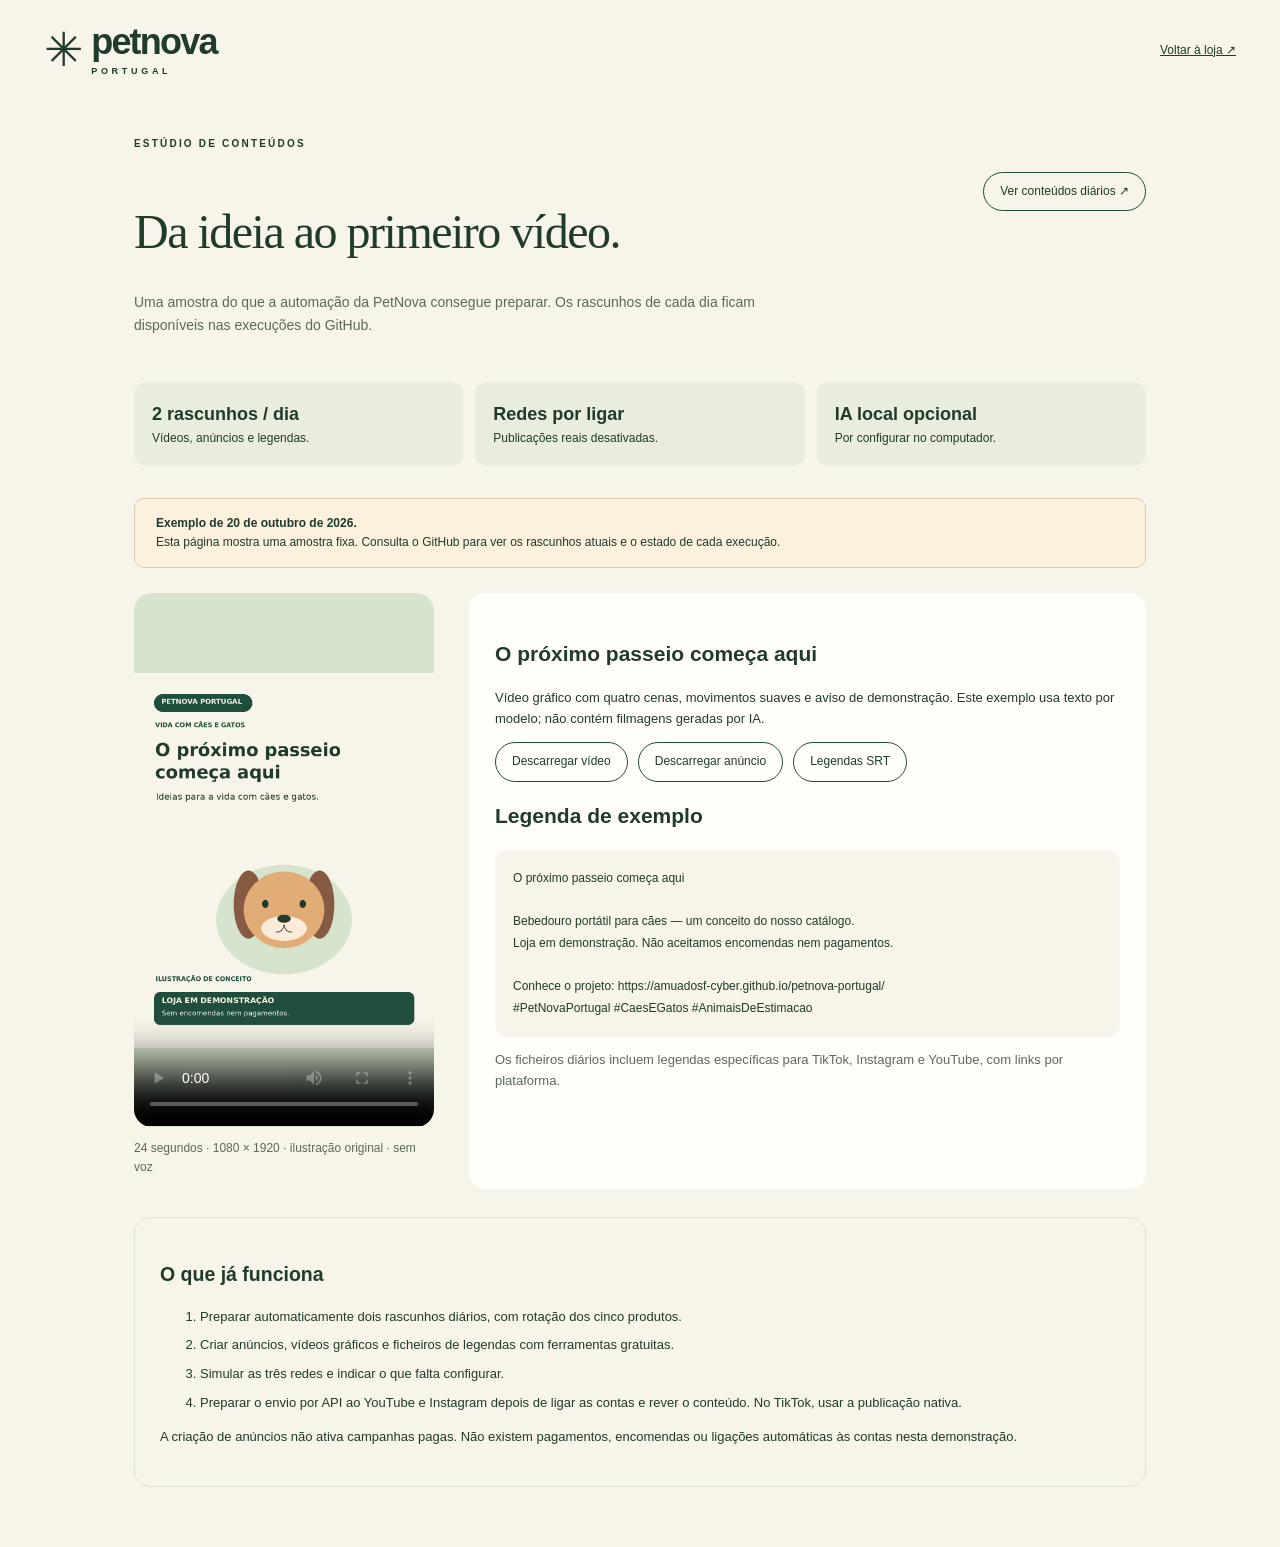
==== studio.html @ b7ccc4e9 "Automate PetNova demo content and prepare social publishing" ====
<!doctype html>
<html lang="pt-PT"><head><meta charset="utf-8"><meta name="viewport" content="width=device-width,initial-scale=1"><meta name="robots" content="noindex"><meta name="theme-color" content="#204e3c"><title>Estúdio de conteúdos · PetNova Portugal</title><link rel="icon" href="assets/petnova.svg"><link rel="stylesheet" href="assets/store.css"><style>main{max-width:1100px;padding-top:25px;padding-bottom:60px}.studio-top{display:flex;justify-content:space-between;align-items:start;gap:20px}h1{font-family:Georgia,serif;font-size:48px;font-weight:400;letter-spacing:-1.5px;line-height:1.15}.intro{max-width:650px;font-size:14px;color:var(--muted)}.stats{display:grid;grid-template-columns:repeat(3,1fr);gap:12px;margin:32px 0}.stat{background:#e9eddf;border-radius:12px;padding:18px;font-size:12px}.stat strong{display:block;font-size:18px}.studio-grid{display:grid;grid-template-columns:300px 1fr;gap:35px}.video{background:#d6e4ce;border-radius:18px;overflow:hidden}video{display:block;width:100%;height:auto;aspect-ratio:9/16}.sample{font-size:12px;color:var(--muted)}.panel{padding:26px;background:var(--white);border-radius:16px}.panel h2{font-size:21px}.panel p{font-size:13px}.links{display:flex;gap:10px;flex-wrap:wrap}.links a,.github-link{display:inline-block;border:1px solid var(--forest);border-radius:99px;padding:9px 16px;font-size:12px;text-decoration:none}.panel pre{white-space:pre-wrap;overflow-wrap:anywhere;font:12px/1.8 Arial,sans-serif;background:var(--cream);padding:18px;border-radius:12px}.panel img{width:150px;height:auto;border-radius:9px}.workflow{padding:25px;margin-top:28px;border:1px solid var(--line);border-radius:16px;font-size:13px}.workflow li{margin:8px 0}.demo-notice{margin:25px 0}.back{font-size:12px}@media(max-width:700px){.studio-grid{grid-template-columns:1fr}.video{max-width:300px;margin:auto}.stats{grid-template-columns:1fr}h1{font-size:37px}.studio-top{display:block}}</style></head><body><header class="header"><a class="brand" href="./"><span aria-hidden="true" class="brand-mark">✳</span><span>petnova<small>PORTUGAL</small></span></a><a class="back" href="./">Voltar à loja ↗</a></header><main><p class="eyebrow">ESTÚDIO DE CONTEÚDOS</p><div class="studio-top"><div><h1>Da ideia ao primeiro vídeo.</h1><p class="intro">Uma amostra do que a automação da PetNova consegue preparar. Os rascunhos de cada dia ficam disponíveis nas execuções do GitHub.</p></div><a class="github-link" href="https://github.com/amuadosf-cyber/petnova-portugal/actions/workflows/conteudos.yml" target="_blank" rel="noopener noreferrer">Ver conteúdos diários ↗</a></div><div class="stats"><div class="stat"><strong>2 rascunhos / dia</strong>Vídeos, anúncios e legendas.</div><div class="stat"><strong>Redes por ligar</strong>Publicações reais desativadas.</div><div class="stat"><strong>IA local opcional</strong>Por configurar no computador.</div></div><div class="demo-notice"><p><strong>Exemplo de 20 de outubro de 2026.</strong> Esta página mostra uma amostra fixa. Consulta o GitHub para ver os rascunhos atuais e o estado de cada execução.</p></div><div class="studio-grid"><div><div class="video"><video controls playsinline preload="metadata" poster="assets/exemplo/anuncio.png" aria-label="Vídeo de demonstração PetNova"><source src="assets/exemplo/video.mp4" type="video/mp4"><track src="assets/exemplo/legendas.vtt" kind="captions" srclang="pt" label="Português">O navegador não consegue reproduzir este vídeo.</video></div><p class="sample">24 segundos · 1080 × 1920 · ilustração original · sem voz</p></div><section class="panel"><h2>O próximo passeio começa aqui</h2><p>Vídeo gráfico com quatro cenas, movimentos suaves e aviso de demonstração. Este exemplo usa texto por modelo; não contém filmagens geradas por IA.</p><div class="links"><a href="assets/exemplo/video.mp4" download>Descarregar vídeo</a><a href="assets/exemplo/anuncio.png" download>Descarregar anúncio</a><a href="assets/exemplo/legendas.srt" download>Legendas SRT</a></div><h2>Legenda de exemplo</h2><pre>O próximo passeio começa aqui

Bebedouro portátil para cães — um conceito do nosso catálogo.
Loja em demonstração. Não aceitamos encomendas nem pagamentos.

Conhece o projeto: https://amuadosf-cyber.github.io/petnova-portugal/
#PetNovaPortugal #CaesEGatos #AnimaisDeEstimacao</pre><p class="sample">Os ficheiros diários incluem legendas específicas para TikTok, Instagram e YouTube, com links por plataforma.</p></section></div><section class="workflow"><h2>O que já funciona</h2><ol><li>Preparar automaticamente dois rascunhos diários, com rotação dos cinco produtos.</li><li>Criar anúncios, vídeos gráficos e ficheiros de legendas com ferramentas gratuitas.</li><li>Simular as três redes e indicar o que falta configurar.</li><li>Preparar o envio por API ao YouTube e Instagram depois de ligar as contas e rever o conteúdo. No TikTok, usar a publicação nativa.</li></ol><p>A criação de anúncios não ativa campanhas pagas. Não existem pagamentos, encomendas ou ligações automáticas às contas nesta demonstração.</p></section></main></body></html>
---- assets/store.css ----
:root{--forest:#204e3c;--cream:#f7f4e9;--mint:#d6e4ce;--ink:#203a2c;--muted:#5b6a5d;--clay:#b95838;--line:#dfe3d6;--white:#fffefa}*{box-sizing:border-box}html{scroll-behavior:smooth;scroll-padding-top:24px}body{margin:0;background:var(--cream);color:var(--ink);font-family:Arial,Helvetica,sans-serif;line-height:1.6}button,a{-webkit-tap-highlight-color:transparent}button{font:inherit;cursor:pointer}button:disabled{cursor:not-allowed}a{color:inherit}a:focus-visible,button:focus-visible,summary:focus-visible{outline:3px solid var(--clay);outline-offset:5px}.skip{position:absolute;left:15px;top:-100px;z-index:30;background:white;padding:12px}.skip:focus{top:12px}.announcement{background:var(--forest);color:var(--cream);font-size:12px;letter-spacing:.3px;text-align:center;padding:9px 16px}.announcement strong{margin-left:16px;font-weight:400;opacity:.85}.header{max-width:1280px;margin:auto;display:flex;align-items:center;justify-content:space-between;padding:25px 44px;gap:20px}.brand{display:flex;align-items:center;gap:10px;line-height:.95;font-size:36px;letter-spacing:-1.8px;font-weight:800;text-decoration:none}.brand small{display:block;font-size:9px;letter-spacing:3.7px;margin-top:8px}.brand-mark{font-size:47px;font-weight:400}.header nav{display:flex;gap:32px;font-size:14px}.header nav a{text-decoration:none}.cart-button{border:1px solid var(--forest);background:transparent;border-radius:99px;padding:10px 15px;font-size:13px;color:var(--forest)}.cart-button span{display:inline-grid;place-items:center;border-radius:50%;background:var(--forest);color:white;min-width:23px;min-height:23px;margin-left:12px;font-size:11px}main{max-width:1280px;margin:auto;padding:0 44px}.hero{display:grid;grid-template-columns:1fr 1fr;align-items:center;gap:30px;padding:26px 0 45px}.eyebrow{font-size:10px;font-weight:700;letter-spacing:2.2px;margin-bottom:20px}.hero h1{font-family:Georgia,serif;font-weight:400;font-size:clamp(58px,6.6vw,89px);letter-spacing:-3.3px;line-height:1.06;margin:25px 0}.hero h1 em{font-weight:400;color:var(--clay)}.hero-copy>p:not(.eyebrow){max-width:410px;font-size:14px;color:var(--muted);line-height:1.9}.primary-link{display:inline-flex;align-items:center;gap:40px;margin:17px 0 14px;background:var(--forest);color:var(--cream);padding:15px 23px;border-radius:99px;font-size:13px;text-decoration:none}.primary-link span{font-size:20px;line-height:1}.hero-note{display:block;font-size:10px;color:var(--muted)}.hero-art{position:relative;border-radius:220px 220px 24px 24px;background:var(--mint);padding:24px 16px 38px;overflow:hidden}.hero-art img{width:100%;height:auto;display:block}.art-note{position:absolute;bottom:26px;width:100%;left:0;text-align:center;font-family:Georgia,serif;font-size:15px;font-style:italic}.demo-notice{display:flex;align-items:center;gap:19px;border:1px solid #dccdb0;border-radius:10px;padding:15px 21px;background:#fbf1dc;font-size:12px;margin:5px 0 70px}.demo-notice>span{font-size:31px}.demo-notice p{margin:0}.demo-notice strong{display:block}.section-heading{display:flex;justify-content:space-between;align-items:end;gap:25px;margin-bottom:26px}.section-heading h2,.about h2,.faq>h2{font-family:Georgia,serif;font-size:43px;line-height:1.15;font-weight:400;letter-spacing:-1.2px;margin:0}.section-heading .eyebrow{margin-bottom:14px}.section-heading>p{font-size:12px;color:var(--muted)}.filters{display:flex;gap:10px;flex-wrap:wrap;margin:32px 0 25px}.filters button{border:1px solid var(--line);background:transparent;border-radius:99px;padding:9px 22px;font-size:12px;color:var(--ink)}.filters button[aria-pressed=true]{background:var(--forest);color:var(--cream);border-color:var(--forest)}.grid{display:grid;grid-template-columns:repeat(3,minmax(0,1fr));gap:25px}.product{display:flex;flex-direction:column;min-width:0}.product-art{height:240px;display:grid;place-items:center;position:relative;border-radius:16px;background:#e6eada;overflow:hidden}.product:nth-child(3n+2) .product-art{background:#eee0d3}.product:nth-child(3n) .product-art{background:#e2e8de}.concept{position:absolute;left:14px;top:13px;font-size:9px;letter-spacing:.7px;background:#fff9;padding:3px 9px;border-radius:99px}.product-symbol{font-size:75px;line-height:1;font-family:Georgia,serif;color:var(--forest);transform:rotate(-12deg)}.product-category{font-size:10px;color:var(--muted);margin:16px 0 4px}.product h3{font-size:17px;font-weight:500;margin:0;line-height:1.4}.product-description{font-size:12px;color:var(--muted);margin:9px 0 14px;flex:1}.product-bottom{display:flex;justify-content:space-between;align-items:center;gap:8px}.price{font-size:17px;font-weight:700}.price small{font-weight:400;font-size:9px;display:block;color:var(--muted)}.add{background:transparent;border:1px solid var(--forest);color:var(--forest);border-radius:99px;padding:8px 14px;font-size:11px}.add:hover{background:var(--forest);color:var(--cream)}.catalog{padding-bottom:75px}.about{border-radius:18px;background:var(--forest);color:var(--cream);display:grid;grid-template-columns:1fr 1fr;gap:60px;padding:49px}.about h2{font-size:44px}.about p:not(.eyebrow){font-size:13px;line-height:1.9;opacity:.88;margin:0 0 14px}.status-pill{display:inline-block;font-size:10px;padding:6px 12px;border:1px solid #ffffff60;border-radius:99px;margin-top:9px}.faq{max-width:800px;margin:75px auto 80px}.faq>h2{font-size:32px;margin-bottom:22px}.faq details{border-bottom:1px solid var(--line);padding:17px 0;font-size:13px}.faq summary{cursor:pointer;font-weight:600}.faq details p{color:var(--muted);max-width:700px}footer{background:#e9e9db;text-align:center;padding:40px 20px}footer .brand{justify-content:center;font-size:28px}footer .brand-mark{font-size:37px}footer p{font-family:Georgia,serif;font-style:italic;font-size:14px}footer>small,footer>a:last-child{font-size:10px;color:var(--muted);display:block;margin-top:10px}dialog{border:0;border-radius:20px;padding:25px;width:min(480px,calc(100% - 28px));max-height:85vh;color:var(--ink);background:var(--white)}dialog::backdrop{background:#102c22a6}.dialog-heading{display:flex;align-items:center;justify-content:space-between;gap:15px}.dialog-heading h2{font-size:22px;margin:0}.dialog-heading h2 small{display:block;font-size:11px;font-weight:400;color:var(--muted)}.dialog-heading button{border:0;background:transparent;font-size:19px;color:var(--forest)}.cart-info{font-size:12px;background:var(--cream);padding:12px;border-radius:9px}#items{padding:0;list-style:none}#items li{display:flex;justify-content:space-between;gap:15px;font-size:13px;border-bottom:1px solid var(--line);padding:13px 0;align-items:center}#items button{background:transparent;border:0;text-decoration:underline;color:var(--forest);font-size:11px}.cart-total{display:flex;justify-content:space-between;gap:15px;font-size:13px}.checkout{width:100%;border:0;background:#e7eadf;color:#526151;padding:15px;border-radius:10px;font-size:11px}.clear{display:block;margin:17px auto 0;background:transparent;border:0;color:var(--forest);text-decoration:underline;font-size:12px}.toast{position:fixed;bottom:22px;left:50%;transform:translateX(-50%);padding:12px 22px;border-radius:99px;background:var(--forest);color:var(--cream);font-size:12px;box-shadow:0 4px 20px #0002;max-width:calc(100% - 30px);width:max-content;z-index:20}.sr-only{position:absolute;width:1px;height:1px;padding:0;margin:-1px;overflow:hidden;clip:rect(0,0,0,0);white-space:nowrap;border:0}@media(max-width:800px){.header{padding:22px 24px}.header nav{display:none}main{padding:0 24px}.hero{gap:20px}.hero h1{font-size:61px}.hero-copy>p:not(.eyebrow){font-size:12px}.hero-art{padding:30px 0}.art-note{font-size:12px}.grid{grid-template-columns:repeat(2,minmax(0,1fr))}.section-heading h2{font-size:36px}.about{padding:30px;gap:30px}.about h2{font-size:37px}}@media(max-width:560px){.announcement{font-size:10px}.announcement strong{display:block;margin:2px 0 0}.brand{font-size:29px}.brand-mark{font-size:38px}.cart-button{font-size:10px;padding:8px 10px}.cart-button span{margin-left:5px}.header{padding:19px 20px}.hero{grid-template-columns:1fr;padding-top:5px;gap:24px}.hero h1{font-size:68px;margin:19px 0}.hero-copy>p:not(.eyebrow){font-size:13px}.hero-art{max-height:360px;border-radius:180px 180px 17px 17px;display:grid;place-items:center;padding:8px 0 32px}.hero-art img{height:320px;width:auto;max-width:100%}.art-note{bottom:16px}.demo-notice{margin-bottom:45px;font-size:11px;gap:12px;padding:12px 14px}.section-heading{display:block}.section-heading>p{margin-top:18px}.section-heading h2{font-size:35px}.filters{gap:6px;margin-top:22px}.filters button{font-size:11px;padding:8px 15px}.grid{gap:28px 15px}.product-art{height:165px}.product-symbol{font-size:53px}.concept{font-size:7px;left:9px;top:9px}.product h3{font-size:14px}.product-description{font-size:11px}.product-bottom{flex-direction:column;align-items:start;gap:10px}.price{font-size:16px}.add{padding:8px 12px;width:100%;font-size:10px}.about{grid-template-columns:1fr;gap:20px;padding:28px}.about h2{font-size:35px}.catalog{padding-bottom:48px}.faq{margin:48px auto}.faq>h2{font-size:28px}}@media(prefers-reduced-motion:reduce){html{scroll-behavior:auto}*{transition:none!important}}
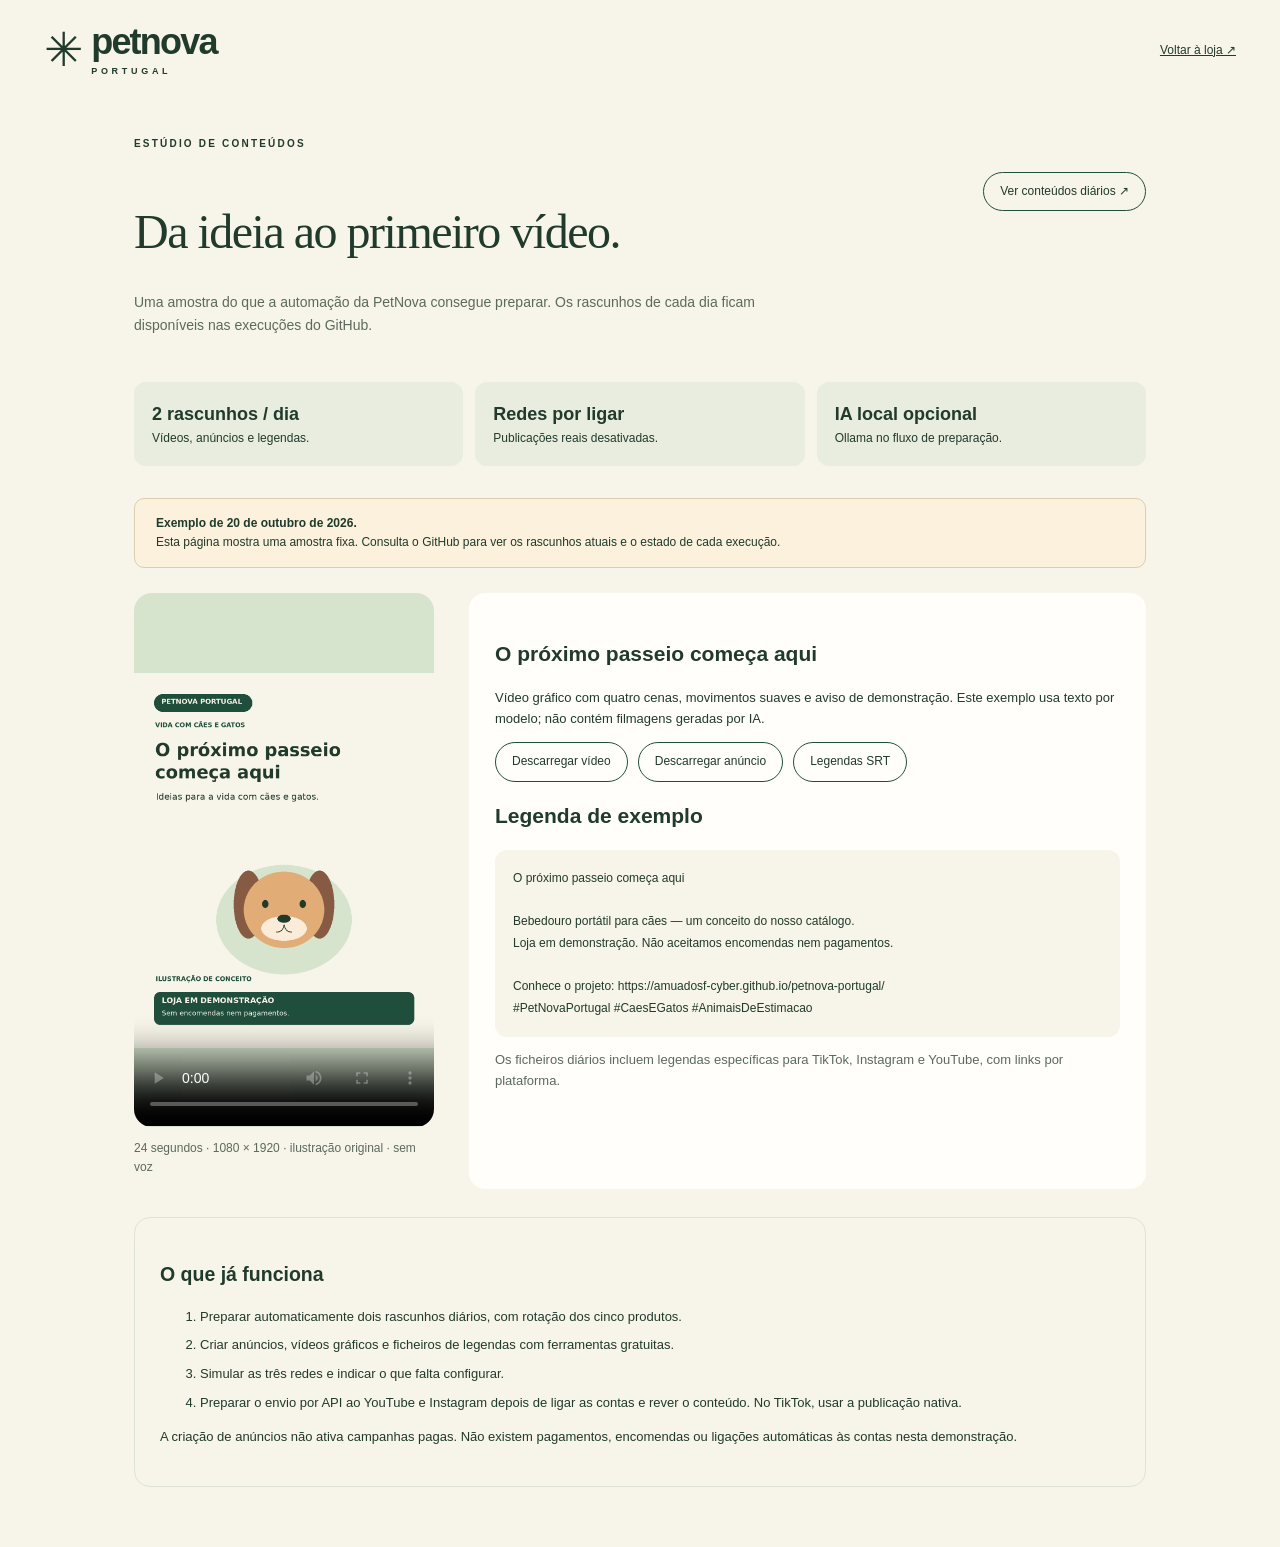
==== commit ee5d2391: "Run free local AI assistance in the daily content workflow" ====
--- a/studio.html
+++ b/studio.html
@@ -1,5 +1,5 @@
 <!doctype html>
-<html lang="pt-PT"><head><meta charset="utf-8"><meta name="viewport" content="width=device-width,initial-scale=1"><meta name="robots" content="noindex"><meta name="theme-color" content="#204e3c"><title>Estúdio de conteúdos · PetNova Portugal</title><link rel="icon" href="assets/petnova.svg"><link rel="stylesheet" href="assets/store.css"><style>main{max-width:1100px;padding-top:25px;padding-bottom:60px}.studio-top{display:flex;justify-content:space-between;align-items:start;gap:20px}h1{font-family:Georgia,serif;font-size:48px;font-weight:400;letter-spacing:-1.5px;line-height:1.15}.intro{max-width:650px;font-size:14px;color:var(--muted)}.stats{display:grid;grid-template-columns:repeat(3,1fr);gap:12px;margin:32px 0}.stat{background:#e9eddf;border-radius:12px;padding:18px;font-size:12px}.stat strong{display:block;font-size:18px}.studio-grid{display:grid;grid-template-columns:300px 1fr;gap:35px}.video{background:#d6e4ce;border-radius:18px;overflow:hidden}video{display:block;width:100%;height:auto;aspect-ratio:9/16}.sample{font-size:12px;color:var(--muted)}.panel{padding:26px;background:var(--white);border-radius:16px}.panel h2{font-size:21px}.panel p{font-size:13px}.links{display:flex;gap:10px;flex-wrap:wrap}.links a,.github-link{display:inline-block;border:1px solid var(--forest);border-radius:99px;padding:9px 16px;font-size:12px;text-decoration:none}.panel pre{white-space:pre-wrap;overflow-wrap:anywhere;font:12px/1.8 Arial,sans-serif;background:var(--cream);padding:18px;border-radius:12px}.panel img{width:150px;height:auto;border-radius:9px}.workflow{padding:25px;margin-top:28px;border:1px solid var(--line);border-radius:16px;font-size:13px}.workflow li{margin:8px 0}.demo-notice{margin:25px 0}.back{font-size:12px}@media(max-width:700px){.studio-grid{grid-template-columns:1fr}.video{max-width:300px;margin:auto}.stats{grid-template-columns:1fr}h1{font-size:37px}.studio-top{display:block}}</style></head><body><header class="header"><a class="brand" href="./"><span aria-hidden="true" class="brand-mark">✳</span><span>petnova<small>PORTUGAL</small></span></a><a class="back" href="./">Voltar à loja ↗</a></header><main><p class="eyebrow">ESTÚDIO DE CONTEÚDOS</p><div class="studio-top"><div><h1>Da ideia ao primeiro vídeo.</h1><p class="intro">Uma amostra do que a automação da PetNova consegue preparar. Os rascunhos de cada dia ficam disponíveis nas execuções do GitHub.</p></div><a class="github-link" href="https://github.com/amuadosf-cyber/petnova-portugal/actions/workflows/conteudos.yml" target="_blank" rel="noopener noreferrer">Ver conteúdos diários ↗</a></div><div class="stats"><div class="stat"><strong>2 rascunhos / dia</strong>Vídeos, anúncios e legendas.</div><div class="stat"><strong>Redes por ligar</strong>Publicações reais desativadas.</div><div class="stat"><strong>IA local opcional</strong>Por configurar no computador.</div></div><div class="demo-notice"><p><strong>Exemplo de 20 de outubro de 2026.</strong> Esta página mostra uma amostra fixa. Consulta o GitHub para ver os rascunhos atuais e o estado de cada execução.</p></div><div class="studio-grid"><div><div class="video"><video controls playsinline preload="metadata" poster="assets/exemplo/anuncio.png" aria-label="Vídeo de demonstração PetNova"><source src="assets/exemplo/video.mp4" type="video/mp4"><track src="assets/exemplo/legendas.vtt" kind="captions" srclang="pt" label="Português">O navegador não consegue reproduzir este vídeo.</video></div><p class="sample">24 segundos · 1080 × 1920 · ilustração original · sem voz</p></div><section class="panel"><h2>O próximo passeio começa aqui</h2><p>Vídeo gráfico com quatro cenas, movimentos suaves e aviso de demonstração. Este exemplo usa texto por modelo; não contém filmagens geradas por IA.</p><div class="links"><a href="assets/exemplo/video.mp4" download>Descarregar vídeo</a><a href="assets/exemplo/anuncio.png" download>Descarregar anúncio</a><a href="assets/exemplo/legendas.srt" download>Legendas SRT</a></div><h2>Legenda de exemplo</h2><pre>O próximo passeio começa aqui
+<html lang="pt-PT"><head><meta charset="utf-8"><meta name="viewport" content="width=device-width,initial-scale=1"><meta name="robots" content="noindex"><meta name="theme-color" content="#204e3c"><title>Estúdio de conteúdos · PetNova Portugal</title><link rel="icon" href="assets/petnova.svg"><link rel="stylesheet" href="assets/store.css"><style>main{max-width:1100px;padding-top:25px;padding-bottom:60px}.studio-top{display:flex;justify-content:space-between;align-items:start;gap:20px}h1{font-family:Georgia,serif;font-size:48px;font-weight:400;letter-spacing:-1.5px;line-height:1.15}.intro{max-width:650px;font-size:14px;color:var(--muted)}.stats{display:grid;grid-template-columns:repeat(3,1fr);gap:12px;margin:32px 0}.stat{background:#e9eddf;border-radius:12px;padding:18px;font-size:12px}.stat strong{display:block;font-size:18px}.studio-grid{display:grid;grid-template-columns:300px 1fr;gap:35px}.video{background:#d6e4ce;border-radius:18px;overflow:hidden}video{display:block;width:100%;height:auto;aspect-ratio:9/16}.sample{font-size:12px;color:var(--muted)}.panel{padding:26px;background:var(--white);border-radius:16px}.panel h2{font-size:21px}.panel p{font-size:13px}.links{display:flex;gap:10px;flex-wrap:wrap}.links a,.github-link{display:inline-block;border:1px solid var(--forest);border-radius:99px;padding:9px 16px;font-size:12px;text-decoration:none}.panel pre{white-space:pre-wrap;overflow-wrap:anywhere;font:12px/1.8 Arial,sans-serif;background:var(--cream);padding:18px;border-radius:12px}.panel img{width:150px;height:auto;border-radius:9px}.workflow{padding:25px;margin-top:28px;border:1px solid var(--line);border-radius:16px;font-size:13px}.workflow li{margin:8px 0}.demo-notice{margin:25px 0}.back{font-size:12px}@media(max-width:700px){.studio-grid{grid-template-columns:1fr}.video{max-width:300px;margin:auto}.stats{grid-template-columns:1fr}h1{font-size:37px}.studio-top{display:block}}</style></head><body><header class="header"><a class="brand" href="./"><span aria-hidden="true" class="brand-mark">✳</span><span>petnova<small>PORTUGAL</small></span></a><a class="back" href="./">Voltar à loja ↗</a></header><main><p class="eyebrow">ESTÚDIO DE CONTEÚDOS</p><div class="studio-top"><div><h1>Da ideia ao primeiro vídeo.</h1><p class="intro">Uma amostra do que a automação da PetNova consegue preparar. Os rascunhos de cada dia ficam disponíveis nas execuções do GitHub.</p></div><a class="github-link" href="https://github.com/amuadosf-cyber/petnova-portugal/actions/workflows/conteudos.yml" target="_blank" rel="noopener noreferrer">Ver conteúdos diários ↗</a></div><div class="stats"><div class="stat"><strong>2 rascunhos / dia</strong>Vídeos, anúncios e legendas.</div><div class="stat"><strong>Redes por ligar</strong>Publicações reais desativadas.</div><div class="stat"><strong>IA local opcional</strong>Ollama no fluxo de preparação.</div></div><div class="demo-notice"><p><strong>Exemplo de 20 de outubro de 2026.</strong> Esta página mostra uma amostra fixa. Consulta o GitHub para ver os rascunhos atuais e o estado de cada execução.</p></div><div class="studio-grid"><div><div class="video"><video controls playsinline preload="metadata" poster="assets/exemplo/anuncio.png" aria-label="Vídeo de demonstração PetNova"><source src="assets/exemplo/video.mp4" type="video/mp4"><track src="assets/exemplo/legendas.vtt" kind="captions" srclang="pt" label="Português">O navegador não consegue reproduzir este vídeo.</video></div><p class="sample">24 segundos · 1080 × 1920 · ilustração original · sem voz</p></div><section class="panel"><h2>O próximo passeio começa aqui</h2><p>Vídeo gráfico com quatro cenas, movimentos suaves e aviso de demonstração. Este exemplo usa texto por modelo; não contém filmagens geradas por IA.</p><div class="links"><a href="assets/exemplo/video.mp4" download>Descarregar vídeo</a><a href="assets/exemplo/anuncio.png" download>Descarregar anúncio</a><a href="assets/exemplo/legendas.srt" download>Legendas SRT</a></div><h2>Legenda de exemplo</h2><pre>O próximo passeio começa aqui
 
 Bebedouro portátil para cães — um conceito do nosso catálogo.
 Loja em demonstração. Não aceitamos encomendas nem pagamentos.
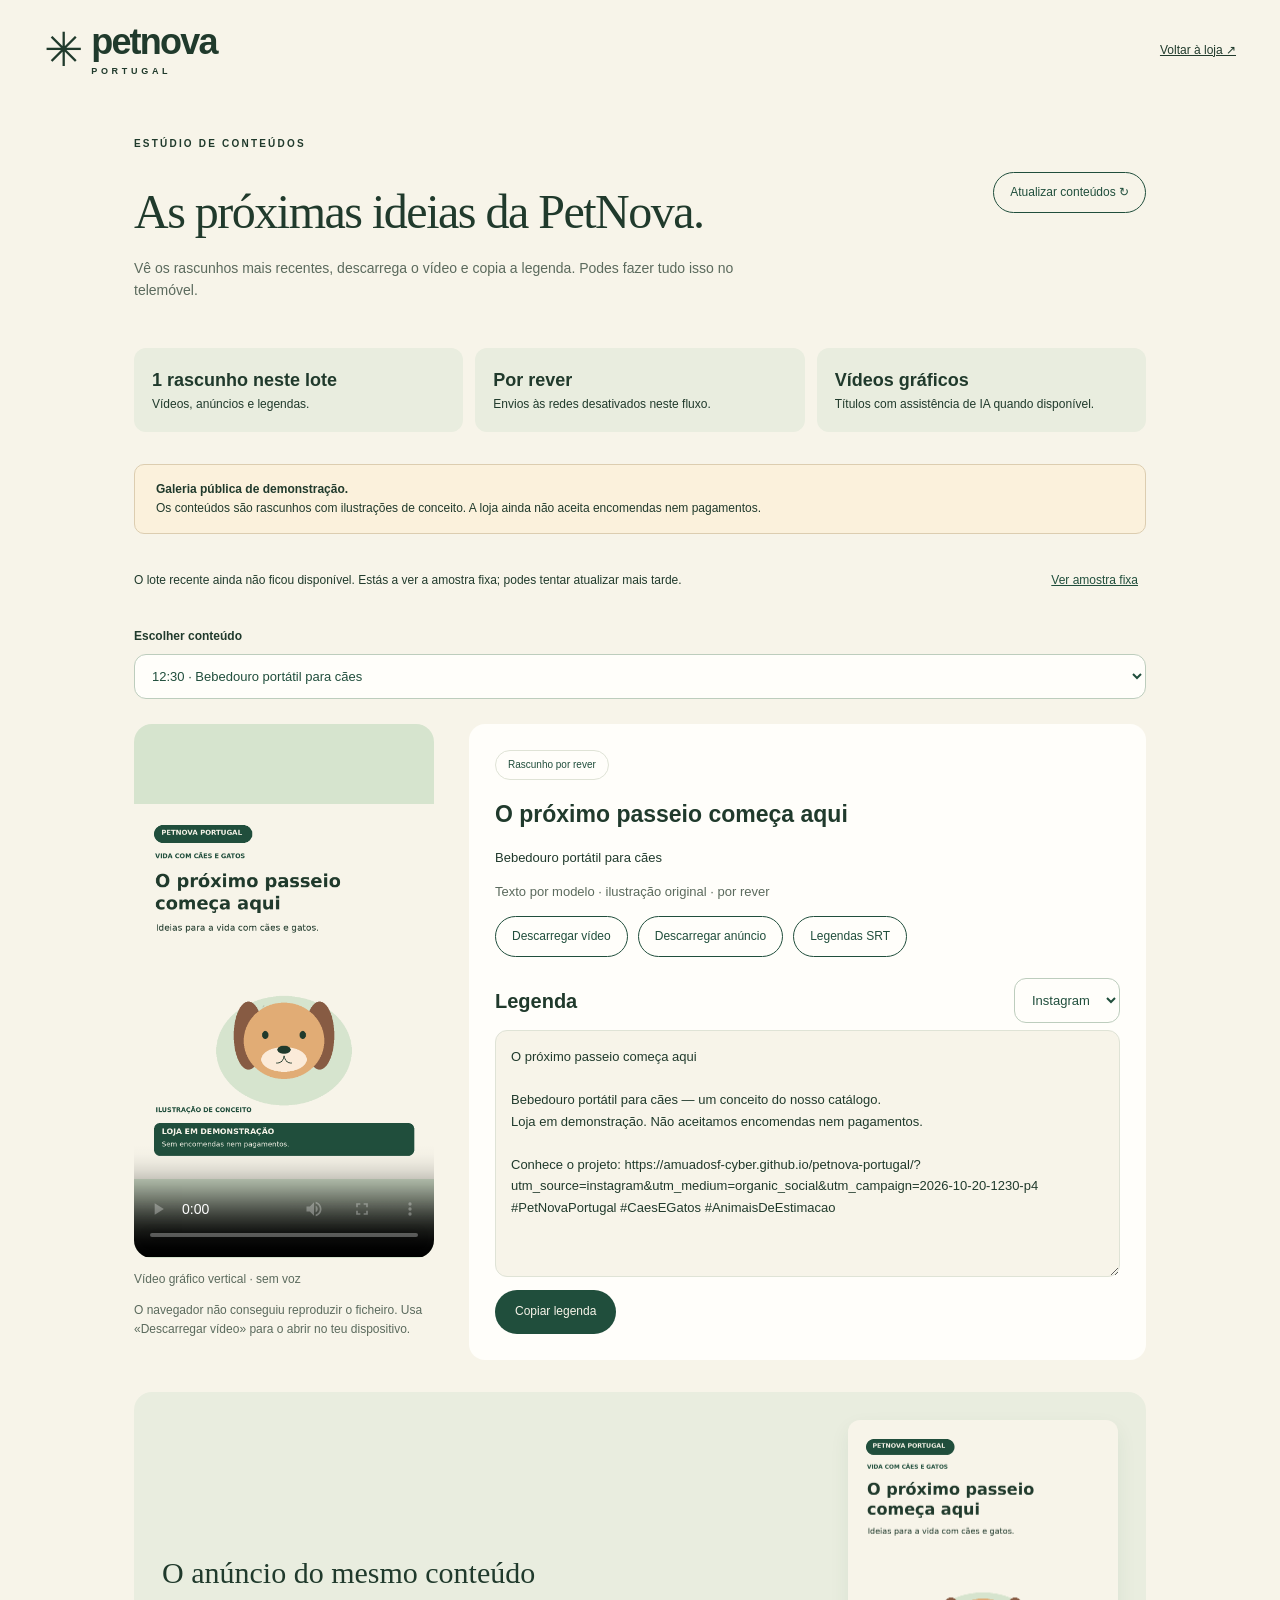
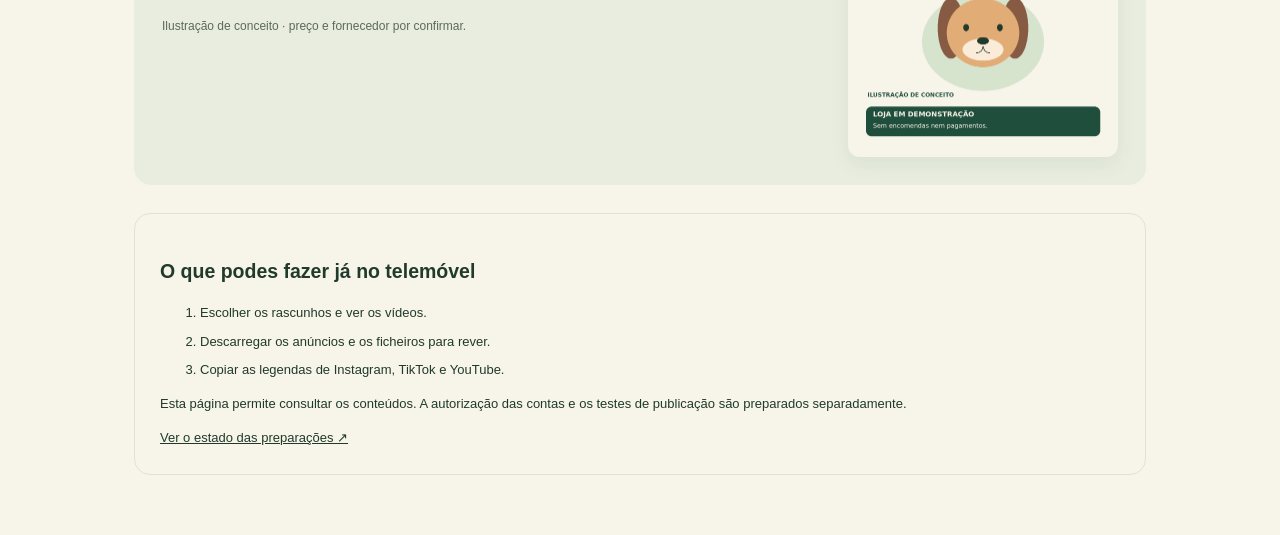
==== commit 445c2e02: "Make recent demo videos and captions accessible from the mobile studio" ====
--- a/studio.html
+++ b/studio.html
@@ -1,8 +1,34 @@
 <!doctype html>
-<html lang="pt-PT"><head><meta charset="utf-8"><meta name="viewport" content="width=device-width,initial-scale=1"><meta name="robots" content="noindex"><meta name="theme-color" content="#204e3c"><title>Estúdio de conteúdos · PetNova Portugal</title><link rel="icon" href="assets/petnova.svg"><link rel="stylesheet" href="assets/store.css"><style>main{max-width:1100px;padding-top:25px;padding-bottom:60px}.studio-top{display:flex;justify-content:space-between;align-items:start;gap:20px}h1{font-family:Georgia,serif;font-size:48px;font-weight:400;letter-spacing:-1.5px;line-height:1.15}.intro{max-width:650px;font-size:14px;color:var(--muted)}.stats{display:grid;grid-template-columns:repeat(3,1fr);gap:12px;margin:32px 0}.stat{background:#e9eddf;border-radius:12px;padding:18px;font-size:12px}.stat strong{display:block;font-size:18px}.studio-grid{display:grid;grid-template-columns:300px 1fr;gap:35px}.video{background:#d6e4ce;border-radius:18px;overflow:hidden}video{display:block;width:100%;height:auto;aspect-ratio:9/16}.sample{font-size:12px;color:var(--muted)}.panel{padding:26px;background:var(--white);border-radius:16px}.panel h2{font-size:21px}.panel p{font-size:13px}.links{display:flex;gap:10px;flex-wrap:wrap}.links a,.github-link{display:inline-block;border:1px solid var(--forest);border-radius:99px;padding:9px 16px;font-size:12px;text-decoration:none}.panel pre{white-space:pre-wrap;overflow-wrap:anywhere;font:12px/1.8 Arial,sans-serif;background:var(--cream);padding:18px;border-radius:12px}.panel img{width:150px;height:auto;border-radius:9px}.workflow{padding:25px;margin-top:28px;border:1px solid var(--line);border-radius:16px;font-size:13px}.workflow li{margin:8px 0}.demo-notice{margin:25px 0}.back{font-size:12px}@media(max-width:700px){.studio-grid{grid-template-columns:1fr}.video{max-width:300px;margin:auto}.stats{grid-template-columns:1fr}h1{font-size:37px}.studio-top{display:block}}</style></head><body><header class="header"><a class="brand" href="./"><span aria-hidden="true" class="brand-mark">✳</span><span>petnova<small>PORTUGAL</small></span></a><a class="back" href="./">Voltar à loja ↗</a></header><main><p class="eyebrow">ESTÚDIO DE CONTEÚDOS</p><div class="studio-top"><div><h1>Da ideia ao primeiro vídeo.</h1><p class="intro">Uma amostra do que a automação da PetNova consegue preparar. Os rascunhos de cada dia ficam disponíveis nas execuções do GitHub.</p></div><a class="github-link" href="https://github.com/amuadosf-cyber/petnova-portugal/actions/workflows/conteudos.yml" target="_blank" rel="noopener noreferrer">Ver conteúdos diários ↗</a></div><div class="stats"><div class="stat"><strong>2 rascunhos / dia</strong>Vídeos, anúncios e legendas.</div><div class="stat"><strong>Redes por ligar</strong>Publicações reais desativadas.</div><div class="stat"><strong>IA local opcional</strong>Ollama no fluxo de preparação.</div></div><div class="demo-notice"><p><strong>Exemplo de 20 de outubro de 2026.</strong> Esta página mostra uma amostra fixa. Consulta o GitHub para ver os rascunhos atuais e o estado de cada execução.</p></div><div class="studio-grid"><div><div class="video"><video controls playsinline preload="metadata" poster="assets/exemplo/anuncio.png" aria-label="Vídeo de demonstração PetNova"><source src="assets/exemplo/video.mp4" type="video/mp4"><track src="assets/exemplo/legendas.vtt" kind="captions" srclang="pt" label="Português">O navegador não consegue reproduzir este vídeo.</video></div><p class="sample">24 segundos · 1080 × 1920 · ilustração original · sem voz</p></div><section class="panel"><h2>O próximo passeio começa aqui</h2><p>Vídeo gráfico com quatro cenas, movimentos suaves e aviso de demonstração. Este exemplo usa texto por modelo; não contém filmagens geradas por IA.</p><div class="links"><a href="assets/exemplo/video.mp4" download>Descarregar vídeo</a><a href="assets/exemplo/anuncio.png" download>Descarregar anúncio</a><a href="assets/exemplo/legendas.srt" download>Legendas SRT</a></div><h2>Legenda de exemplo</h2><pre>O próximo passeio começa aqui
-
-Bebedouro portátil para cães — um conceito do nosso catálogo.
-Loja em demonstração. Não aceitamos encomendas nem pagamentos.
-
-Conhece o projeto: https://amuadosf-cyber.github.io/petnova-portugal/
-#PetNovaPortugal #CaesEGatos #AnimaisDeEstimacao</pre><p class="sample">Os ficheiros diários incluem legendas específicas para TikTok, Instagram e YouTube, com links por plataforma.</p></section></div><section class="workflow"><h2>O que já funciona</h2><ol><li>Preparar automaticamente dois rascunhos diários, com rotação dos cinco produtos.</li><li>Criar anúncios, vídeos gráficos e ficheiros de legendas com ferramentas gratuitas.</li><li>Simular as três redes e indicar o que falta configurar.</li><li>Preparar o envio por API ao YouTube e Instagram depois de ligar as contas e rever o conteúdo. No TikTok, usar a publicação nativa.</li></ol><p>A criação de anúncios não ativa campanhas pagas. Não existem pagamentos, encomendas ou ligações automáticas às contas nesta demonstração.</p></section></main></body></html>
+<html lang="pt-PT">
+<head>
+  <meta charset="utf-8"><meta name="viewport" content="width=device-width,initial-scale=1">
+  <meta name="robots" content="noindex"><meta name="theme-color" content="#204e3c">
+  <title>Estúdio de conteúdos · PetNova Portugal</title>
+  <link rel="icon" href="assets/petnova.svg"><link rel="stylesheet" href="assets/store.css"><link rel="stylesheet" href="assets/studio.css">
+  <script src="assets/studio.js" defer></script>
+</head>
+<body>
+<header class="header"><a class="brand" href="./"><span aria-hidden="true" class="brand-mark">✳</span><span>petnova<small>PORTUGAL</small></span></a><a class="back" href="./">Voltar à loja ↗</a></header>
+<main>
+  <p class="eyebrow">ESTÚDIO DE CONTEÚDOS</p>
+  <div class="studio-top"><div><h1>As próximas ideias da PetNova.</h1><p class="intro">Vê os rascunhos mais recentes, descarrega o vídeo e copia a legenda. Podes fazer tudo isso no telemóvel.</p></div><button class="outline" id="refresh" type="button">Atualizar conteúdos ↻</button></div>
+  <div class="stats"><div class="stat"><strong id="batch-count">2 rascunhos / dia</strong>Vídeos, anúncios e legendas.</div><div class="stat"><strong>Por rever</strong>Envios às redes desativados neste fluxo.</div><div class="stat"><strong>Vídeos gráficos</strong>Títulos com assistência de IA quando disponível.</div></div>
+  <div class="demo-notice"><p><strong>Galeria pública de demonstração.</strong> Os conteúdos são rascunhos com ilustrações de conceito. A loja ainda não aceita encomendas nem pagamentos.</p></div>
+  <div class="batch-bar"><p id="batch-status" role="status" aria-live="polite">A procurar o lote mais recente…</p><button id="sample" class="text-button" type="button">Ver amostra fixa</button></div>
+  <section id="gallery" hidden aria-label="Galeria de rascunhos">
+    <label class="select-label" for="content-select">Escolher conteúdo</label><select id="content-select"></select>
+    <div class="studio-grid">
+      <div><div class="video"><video id="video" controls playsinline preload="metadata" aria-label="Vídeo de demonstração PetNova">O navegador não consegue reproduzir este vídeo.</video></div><p id="video-info" class="sample">Vídeo gráfico vertical · sem voz</p><p id="video-error" class="sample" hidden>O navegador não conseguiu reproduzir o ficheiro. Usa «Descarregar vídeo» para o abrir no teu dispositivo.</p></div>
+      <section class="panel" aria-labelledby="hook"><span class="status-pill">Rascunho por rever</span><h2 id="hook"></h2><p id="product-name"></p><p id="generation-kind" class="sample"></p>
+        <div class="links"><a id="download-video" download>Descarregar vídeo</a><a id="download-ad" download>Descarregar anúncio</a><a id="download-srt" download>Legendas SRT</a></div>
+        <div class="caption-heading"><h2>Legenda</h2><label class="sr-only" for="platform">Rede social</label><select id="platform"><option value="instagram">Instagram</option><option value="tiktok">TikTok</option><option value="youtube">YouTube</option></select></div>
+        <label class="sr-only" for="caption">Legenda pronta para copiar</label><textarea id="caption" readonly rows="10"></textarea>
+        <div class="caption-actions"><button class="copy-button" id="copy" type="button">Copiar legenda</button><span id="copy-status" role="status" aria-live="polite"></span></div>
+      </section>
+    </div>
+    <section class="ad-section" aria-labelledby="ad-title"><div><h2 id="ad-title">O anúncio do mesmo conteúdo</h2><p class="sample">Ilustração de conceito · preço e fornecedor por confirmar.</p><a class="outline" id="download-all" download hidden>Descarregar o lote completo</a></div><img id="ad-preview" alt="Anúncio de demonstração do conteúdo escolhido" width="1080" height="1350" loading="lazy"></section>
+  </section>
+  <noscript><p>Ativa o JavaScript para ver o lote. Também podes <a href="assets/exemplo/video.mp4">abrir o vídeo de exemplo</a>.</p></noscript>
+  <section class="workflow"><h2>O que podes fazer já no telemóvel</h2><ol><li>Escolher os rascunhos e ver os vídeos.</li><li>Descarregar os anúncios e os ficheiros para rever.</li><li>Copiar as legendas de Instagram, TikTok e YouTube.</li></ol><p>Esta página permite consultar os conteúdos. A autorização das contas e os testes de publicação são preparados separadamente.</p><a href="https://github.com/amuadosf-cyber/petnova-portugal/actions/workflows/conteudos.yml" target="_blank" rel="noopener noreferrer">Ver o estado das preparações ↗</a></section>
+</main>
+</body></html>
--- a/assets/studio.css
+++ b/assets/studio.css
@@ -0,0 +1,3 @@
+main{max-width:1100px;padding-top:25px;padding-bottom:60px}[hidden]{display:none!important}.studio-top{display:flex;justify-content:space-between;align-items:start;gap:20px}h1{font-family:Georgia,serif;font-size:48px;font-weight:400;letter-spacing:-1.5px;line-height:1.15;margin:12px 0 18px}.intro{max-width:650px;font-size:14px;color:var(--muted)}.stats{display:grid;grid-template-columns:repeat(3,1fr);gap:12px;margin:32px 0}.stat{background:#e9eddf;border-radius:12px;padding:18px;font-size:12px}.stat strong{display:block;font-size:18px}.studio-grid{display:grid;grid-template-columns:300px minmax(0,1fr);gap:35px;margin-top:25px}.video{background:#d6e4ce;border-radius:18px;overflow:hidden}video{display:block;width:100%;height:auto;aspect-ratio:9/16}.sample{font-size:12px;color:var(--muted)}.panel{padding:26px;background:var(--white);border-radius:16px}.panel h2{font-size:23px;line-height:1.3}.panel p{font-size:13px}.panel .status-pill{color:var(--forest);border-color:var(--line);margin:0}.links{display:flex;gap:10px;flex-wrap:wrap}.links a,.outline{display:inline-block;border:1px solid var(--forest);border-radius:99px;padding:10px 16px;font-size:12px;text-decoration:none;background:transparent;color:var(--forest);white-space:nowrap}.outline:hover,.links a:hover{background:var(--forest);color:var(--cream)}button:disabled{opacity:.6}.workflow{padding:25px;margin-top:28px;border:1px solid var(--line);border-radius:16px;font-size:13px}.workflow li{margin:8px 0}.demo-notice{margin:25px 0}.back{font-size:12px}.batch-bar{display:flex;align-items:center;justify-content:space-between;gap:18px;margin:25px 0}.batch-bar p{font-size:12px}.text-button{border:0;background:transparent;text-decoration:underline;color:var(--forest);font-size:12px;padding:8px;white-space:nowrap}.select-label{display:block;font-size:12px;font-weight:700;margin-bottom:8px}select{font:13px Arial,sans-serif;border:1px solid #bdcdbd;color:var(--forest);border-radius:12px;background:var(--white);padding:13px;max-width:100%;min-height:44px}#content-select{width:100%}.caption-heading{display:flex;align-items:center;justify-content:space-between;gap:15px;margin-top:14px}.caption-heading h2{font-size:20px}textarea{box-sizing:border-box;display:block;width:100%;resize:vertical;border:1px solid var(--line);border-radius:12px;background:var(--cream);padding:15px;color:var(--ink);font:13px/1.65 Arial,sans-serif;min-height:220px}.caption-actions{display:flex;align-items:center;gap:15px;margin-top:13px}.copy-button{border:0;border-radius:99px;background:var(--forest);color:var(--cream);padding:12px 20px;font-size:12px;min-height:44px}#copy-status{font-size:12px;color:var(--forest)}.ad-section{display:grid;grid-template-columns:1fr 270px;gap:35px;align-items:center;margin-top:32px;background:#e9eddf;border-radius:18px;padding:28px}.ad-section h2{font-family:Georgia,serif;font-size:30px;font-weight:400;line-height:1.25}.ad-section img{width:100%;height:auto;border-radius:12px;box-shadow:0 8px 20px #204e3c12}.ad-section a{margin-top:15px}select:focus-visible,textarea:focus-visible{outline:3px solid var(--clay);outline-offset:3px}@media(max-width:700px){.studio-grid{grid-template-columns:1fr}.video{max-width:300px;margin:auto}.stats{grid-template-columns:1fr}.stat{padding:14px 18px}h1{font-size:37px}.studio-top{display:block}.studio-top .outline{margin-top:10px}.batch-bar{align-items:start;gap:10px}.batch-bar p{margin:5px 0}.panel{padding:21px}.ad-section{grid-template-columns:1fr;padding:22px}.ad-section img{max-width:300px;margin:auto}.caption-heading{flex-wrap:wrap}textarea{font-size:16px}.caption-actions{align-items:start;flex-direction:column;gap:9px}.copy-button{width:100%}.links a{flex:1;text-align:center}.workflow{padding:22px}}
+
+@media(max-width:700px){select{font-size:16px}}
